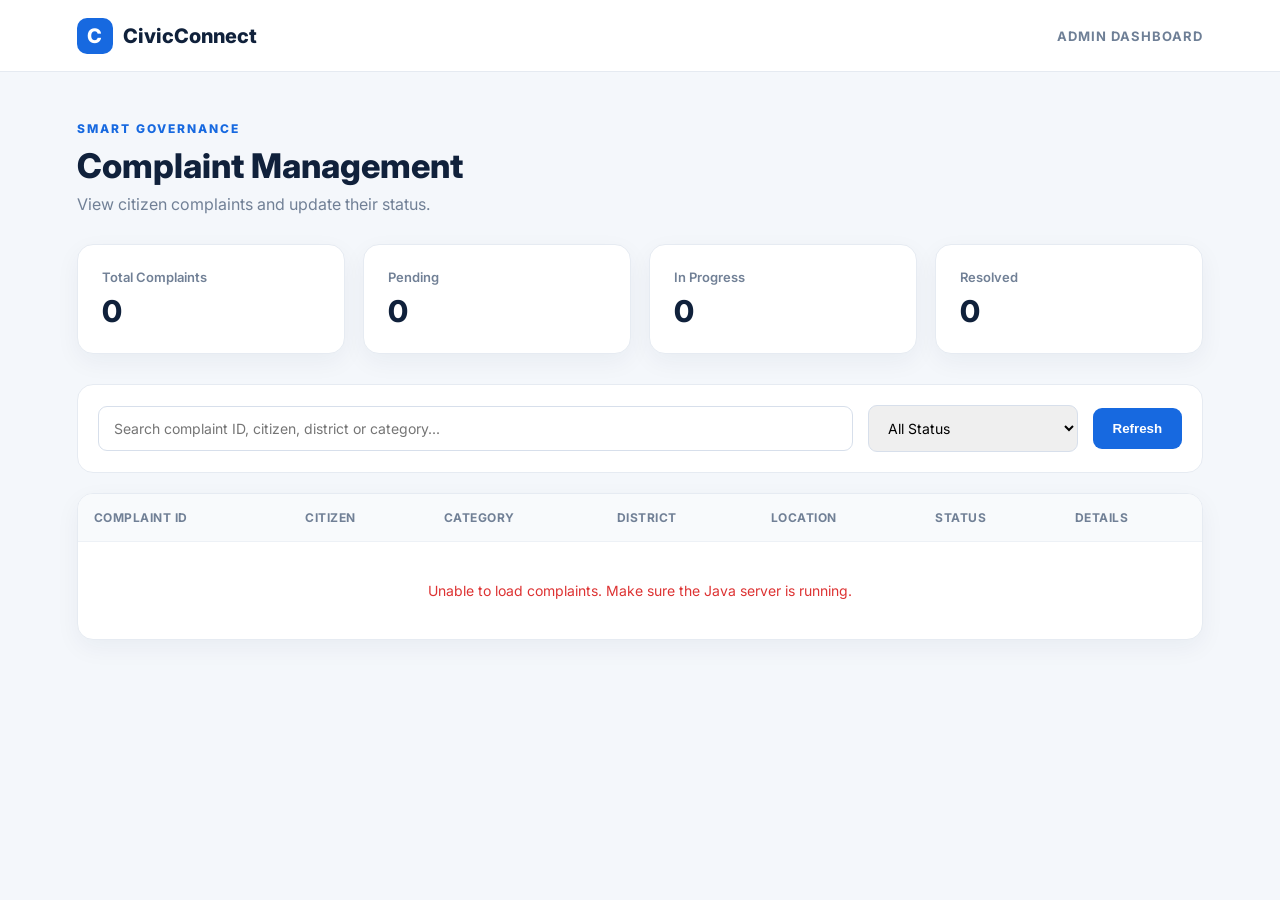
==== admin.html @ dca757de "Add files via upload Upload CivicConnect prototype" ====
<!DOCTYPE html>
<html lang="en">

<head>

    <meta charset="UTF-8">

    <meta
        name="viewport"
        content="width=device-width, initial-scale=1.0"
    >

    <title>CivicConnect - Admin Dashboard</title>

    <link
        rel="preconnect"
        href="https://fonts.googleapis.com"
    >

    <link
        rel="preconnect"
        href="https://fonts.gstatic.com"
        crossorigin
    >

    <link
        href="https://fonts.googleapis.com/css2?family=Inter:wght@400;500;600;700;800&display=swap"
        rel="stylesheet"
    >

    <style>

        * {
            box-sizing: border-box;
            margin: 0;
            padding: 0;
        }


        body {
            font-family: "Inter", sans-serif;
            background: #f4f7fb;
            color: #10213b;
        }


        /* ================= NAVBAR ================= */

        .navbar {
            background: white;
            min-height: 72px;
            padding: 0 6%;
            display: flex;
            align-items: center;
            justify-content: space-between;
            border-bottom: 1px solid #e5eaf1;
        }


        .logo {
            display: flex;
            align-items: center;
            gap: 10px;
            font-size: 20px;
            font-weight: 800;
        }


        .logo-icon {
            width: 36px;
            height: 36px;
            background: #1769e0;
            color: white;
            border-radius: 10px;
            display: flex;
            align-items: center;
            justify-content: center;
            font-weight: 800;
        }


        .admin-label {
            font-size: 13px;
            font-weight: 700;
            color: #6e7f96;
            letter-spacing: 1px;
        }


        /* ================= MAIN ================= */

        .container {
            width: 88%;
            max-width: 1250px;
            margin: 45px auto;
        }


        .page-heading {
            margin-bottom: 30px;
        }


        .page-heading span {
            color: #1769e0;
            font-size: 12px;
            font-weight: 800;
            letter-spacing: 2px;
        }


        .page-heading h1 {
            margin-top: 8px;
            font-size: 34px;
            font-weight: 800;
        }


        .page-heading p {
            margin-top: 8px;
            color: #718096;
        }


        /* ================= STATS ================= */

        .stats {
            display: grid;
            grid-template-columns:
                repeat(4, 1fr);

            gap: 18px;
            margin-bottom: 30px;
        }


        .stat-card {
            background: white;
            border-radius: 16px;
            padding: 24px;
            border: 1px solid #e6ebf2;
            box-shadow:
                0 8px 25px rgba(20, 45, 80, 0.05);
        }


        .stat-title {
            color: #718096;
            font-size: 13px;
            font-weight: 600;
        }


        .stat-number {
            margin-top: 8px;
            font-size: 30px;
            font-weight: 800;
        }


        /* ================= TOOLBAR ================= */

        .toolbar {
            background: white;
            border-radius: 16px;
            padding: 20px;
            margin-bottom: 20px;
            display: flex;
            gap: 15px;
            align-items: center;
            border: 1px solid #e6ebf2;
        }


        .search-box {
            flex: 1;
        }


        .search-box input,
        .filter-box select {
            width: 100%;
            padding: 13px 15px;
            border: 1px solid #d7dfeb;
            border-radius: 9px;
            font-family: inherit;
            font-size: 14px;
            outline: none;
        }


        .search-box input:focus,
        .filter-box select:focus {
            border-color: #1769e0;
        }


        .filter-box {
            width: 210px;
        }


        .refresh-btn {
            padding: 13px 20px;
            border: none;
            border-radius: 9px;
            background: #1769e0;
            color: white;
            font-weight: 700;
            cursor: pointer;
        }


        .refresh-btn:hover {
            opacity: 0.9;
        }


        /* ================= TABLE ================= */

        .table-card {
            background: white;
            border-radius: 16px;
            border: 1px solid #e6ebf2;
            overflow: hidden;
            box-shadow:
                0 8px 25px rgba(20, 45, 80, 0.05);
        }


        .table-wrapper {
            overflow-x: auto;
        }


        table {
            width: 100%;
            border-collapse: collapse;
            min-width: 950px;
        }


        th {
            background: #f8fafc;
            text-align: left;
            padding: 16px;
            font-size: 12px;
            color: #718096;
            text-transform: uppercase;
            letter-spacing: 0.5px;
        }


        td {
            padding: 17px 16px;
            border-top: 1px solid #edf1f6;
            font-size: 14px;
        }


        .complaint-id {
            font-weight: 800;
            color: #1769e0;
        }


        .citizen-name {
            font-weight: 700;
        }


        .category {
            color: #596b82;
        }


        /* ================= STATUS ================= */

        .status-select {
            border: 1px solid #d7dfeb;
            border-radius: 8px;
            padding: 9px 10px;
            font-family: inherit;
            font-weight: 600;
            cursor: pointer;
            background: white;
        }


        .status-select:focus {
            outline: none;
            border-color: #1769e0;
        }


        .view-btn {
            padding: 9px 14px;
            border: none;
            border-radius: 8px;
            background: #eef4ff;
            color: #1769e0;
            font-weight: 700;
            cursor: pointer;
        }


        /* ================= EMPTY ================= */

        .empty {
            text-align: center;
            padding: 60px 20px;
            color: #718096;
        }


        /* ================= MODAL ================= */

        .modal {
            position: fixed;
            inset: 0;
            background: rgba(10, 25, 45, 0.45);
            display: none;
            align-items: center;
            justify-content: center;
            padding: 20px;
            z-index: 1000;
        }


        .modal.show {
            display: flex;
        }


        .modal-card {
            background: white;
            width: 100%;
            max-width: 650px;
            border-radius: 18px;
            padding: 30px;
            max-height: 90vh;
            overflow-y: auto;
        }


        .modal-header {
            display: flex;
            justify-content: space-between;
            align-items: center;
            margin-bottom: 25px;
        }


        .modal-header h2 {
            font-size: 23px;
        }


        .close-btn {
            border: none;
            background: #f1f4f8;
            width: 35px;
            height: 35px;
            border-radius: 50%;
            cursor: pointer;
            font-size: 18px;
        }


        .detail-grid {
            display: grid;
            grid-template-columns:
                repeat(2, 1fr);

            gap: 18px;
        }


        .detail {
            background: #f8fafc;
            padding: 15px;
            border-radius: 10px;
        }


        .detail.full {
            grid-column: 1 / -1;
        }


        .detail-label {
            font-size: 11px;
            color: #718096;
            text-transform: uppercase;
            font-weight: 700;
            margin-bottom: 6px;
        }


        .detail-value {
            font-size: 14px;
            font-weight: 600;
            line-height: 1.5;
        }


        /* ================= RESPONSIVE ================= */

        @media (max-width: 850px) {

            .stats {
                grid-template-columns:
                    repeat(2, 1fr);
            }


            .toolbar {
                flex-direction: column;
                align-items: stretch;
            }


            .filter-box {
                width: 100%;
            }

        }


        @media (max-width: 550px) {

            .container {
                width: 94%;
            }


            .stats {
                grid-template-columns:
                    1fr;
            }


            .navbar {
                padding: 0 4%;
            }


            .admin-label {
                display: none;
            }

        }

    </style>

</head>


<body>


    <!-- ================= NAVBAR ================= -->

    <header class="navbar">

        <div class="logo">

            <span class="logo-icon">
                C
            </span>

            <span>
                CivicConnect
            </span>

        </div>


        <div class="admin-label">
            ADMIN DASHBOARD
        </div>

    </header>


    <!-- ================= MAIN ================= -->

    <main class="container">


        <div class="page-heading">

            <span>
                SMART GOVERNANCE
            </span>

            <h1>
                Complaint Management
            </h1>

            <p>
                View citizen complaints and update their status.
            </p>

        </div>


        <!-- ================= STATS ================= -->

        <section class="stats">

            <div class="stat-card">

                <div class="stat-title">
                    Total Complaints
                </div>

                <div
                    class="stat-number"
                    id="totalCount"
                >
                    0
                </div>

            </div>


            <div class="stat-card">

                <div class="stat-title">
                    Pending
                </div>

                <div
                    class="stat-number"
                    id="pendingCount"
                >
                    0
                </div>

            </div>


            <div class="stat-card">

                <div class="stat-title">
                    In Progress
                </div>

                <div
                    class="stat-number"
                    id="progressCount"
                >
                    0
                </div>

            </div>


            <div class="stat-card">

                <div class="stat-title">
                    Resolved
                </div>

                <div
                    class="stat-number"
                    id="resolvedCount"
                >
                    0
                </div>

            </div>

        </section>


        <!-- ================= TOOLBAR ================= -->

        <section class="toolbar">

            <div class="search-box">

                <input
                    type="text"
                    id="searchInput"
                    placeholder="Search complaint ID, citizen, district or category..."
                >

            </div>


            <div class="filter-box">

                <select id="statusFilter">

                    <option value="All">
                        All Status
                    </option>

                    <option value="Pending">
                        Pending
                    </option>

                    <option value="In Progress">
                        In Progress
                    </option>

                    <option value="Resolved">
                        Resolved
                    </option>

                </select>

            </div>


            <button
                class="refresh-btn"
                onclick="loadComplaints()"
            >
                Refresh
            </button>

        </section>


        <!-- ================= TABLE ================= -->

        <section class="table-card">

            <div class="table-wrapper">

                <table>

                    <thead>

                        <tr>

                            <th>
                                Complaint ID
                            </th>

                            <th>
                                Citizen
                            </th>

                            <th>
                                Category
                            </th>

                            <th>
                                District
                            </th>

                            <th>
                                Location
                            </th>

                            <th>
                                Status
                            </th>

                            <th>
                                Details
                            </th>

                        </tr>

                    </thead>


                    <tbody id="complaintsTable">

                    </tbody>

                </table>

            </div>


            <div
                class="empty"
                id="emptyMessage"
                style="display:none;"
            >
                No complaints found.
            </div>

        </section>

    </main>


    <!-- ================= MODAL ================= -->

    <div
        class="modal"
        id="detailModal"
    >

        <div class="modal-card">

            <div class="modal-header">

                <h2>
                    Complaint Details
                </h2>

                <button
                    class="close-btn"
                    onclick="closeModal()"
                >
                    ×
                </button>

            </div>


            <div
                class="detail-grid"
                id="detailContent"
            >
            </div>

        </div>

    </div>


    <script>

        const API_URL =
            "http://localhost:8080/api/complaints";


        let complaints = [];


        // =====================================================
        // LOAD COMPLAINTS
        // =====================================================

        async function loadComplaints() {

            const table =
                document.getElementById(
                    "complaintsTable"
                );

            table.innerHTML =
                `
                    <tr>
                        <td
                            colspan="7"
                            style="text-align:center;padding:40px;"
                        >
                            Loading complaints...
                        </td>
                    </tr>
                `;


            try {

                const response =
                    await fetch(API_URL);


                if (!response.ok) {

                    throw new Error(
                        "Server error: " +
                        response.status
                    );
                }


                complaints =
                    await response.json();


                updateStats();

                renderComplaints();


            } catch (error) {

                console.error(error);


                table.innerHTML =
                    `
                        <tr>
                            <td
                                colspan="7"
                                style="text-align:center;padding:40px;color:#d33;"
                            >
                                Unable to load complaints.
                                Make sure the Java server is running.
                            </td>
                        </tr>
                    `;
            }
        }


        // =====================================================
        // UPDATE STATISTICS
        // =====================================================

        function updateStats() {

            let pending = 0;
            let progress = 0;
            let resolved = 0;


            complaints.forEach(
                function (complaint) {

                    const status =
                        complaint.status ||
                        "Pending";


                    if (status === "Pending") {

                        pending++;

                    } else if (
                        status === "In Progress"
                    ) {

                        progress++;

                    } else if (
                        status === "Resolved"
                    ) {

                        resolved++;
                    }
                }
            );


            document.getElementById(
                "totalCount"
            ).textContent =
                complaints.length;


            document.getElementById(
                "pendingCount"
            ).textContent =
                pending;


            document.getElementById(
                "progressCount"
            ).textContent =
                progress;


            document.getElementById(
                "resolvedCount"
            ).textContent =
                resolved;
        }


        // =====================================================
        // RENDER TABLE
        // =====================================================

        function renderComplaints() {

            const table =
                document.getElementById(
                    "complaintsTable"
                );


            const empty =
                document.getElementById(
                    "emptyMessage"
                );


            const search =
                document.getElementById(
                    "searchInput"
                ).value
                    .trim()
                    .toLowerCase();


            const filter =
                document.getElementById(
                    "statusFilter"
                ).value;


            const filtered =
                complaints.filter(
                    function (complaint) {

                        const status =
                            complaint.status ||
                            "Pending";


                        const searchableText =
                            (
                                complaint.complaintId +
                                " " +
                                complaint.name +
                                " " +
                                complaint.district +
                                " " +
                                complaint.category
                            )
                                .toLowerCase();


                        const matchesSearch =
                            searchableText.includes(
                                search
                            );


                        const matchesFilter =
                            filter === "All"
                            ||
                            status === filter;


                        return (
                            matchesSearch
                            &&
                            matchesFilter
                        );
                    }
                );


            table.innerHTML = "";


            if (filtered.length === 0) {

                empty.style.display =
                    "block";

                return;

            } else {

                empty.style.display =
                    "none";
            }


            filtered.forEach(
                function (complaint) {

                    const row =
                        document.createElement(
                            "tr"
                        );


                    const status =
                        complaint.status ||
                        "Pending";


                    row.innerHTML =
                        `
                            <td>
                                <span class="complaint-id">
                                    ${escapeHtml(
                                        complaint.complaintId
                                    )}
                                </span>
                            </td>

                            <td>
                                <span class="citizen-name">
                                    ${escapeHtml(
                                        complaint.name
                                    )}
                                </span>
                            </td>

                            <td>
                                <span class="category">
                                    ${escapeHtml(
                                        complaint.category
                                    )}
                                </span>
                            </td>

                            <td>
                                ${escapeHtml(
                                    complaint.district
                                )}
                            </td>

                            <td>
                                ${escapeHtml(
                                    complaint.location
                                )}
                            </td>

                            <td>

                                <select
                                    class="status-select"
                                    onchange="changeStatus(
                                        ${complaint.id},
                                        this.value
                                    )"
                                >

                                    <option
                                        value="Pending"
                                        ${status === "Pending"
                                            ? "selected"
                                            : ""}
                                    >
                                        Pending
                                    </option>

                                    <option
                                        value="In Progress"
                                        ${status === "In Progress"
                                            ? "selected"
                                            : ""}
                                    >
                                        In Progress
                                    </option>

                                    <option
                                        value="Resolved"
                                        ${status === "Resolved"
                                            ? "selected"
                                            : ""}
                                    >
                                        Resolved
                                    </option>

                                </select>

                            </td>

                            <td>

                                <button
                                    class="view-btn"
                                    onclick="showDetails(
                                        ${complaint.id}
                                    )"
                                >
                                    View
                                </button>

                            </td>
                        `;


                    table.appendChild(
                        row
                    );
                }
            );
        }


        // =====================================================
        // CHANGE STATUS
        // =====================================================

        async function changeStatus(
            id,
            status
        ) {

            try {

                const body =
                    "status=" +
                    encodeURIComponent(
                        status
                    );


                const response =
                    await fetch(
                        API_URL +
                        "/" +
                        id +
                        "/status",
                        {
                            method: "PUT",

                            headers: {
                                "Content-Type":
                                    "application/x-www-form-urlencoded"
                            },

                            body: body
                        }
                    );


                const data =
                    await response.json();


                if (!response.ok) {

                    throw new Error(
                        data.message ||
                        "Status update failed"
                    );
                }


                // Update local data
                const complaint =
                    complaints.find(
                        function (item) {
                            return Number(item.id)
                                === Number(id);
                        }
                    );


                if (complaint) {

                    complaint.status =
                        status;
                }


                updateStats();


                alert(
                    "Complaint " +
                    complaint.complaintId +
                    " updated to " +
                    status
                );


                renderComplaints();


            } catch (error) {

                console.error(error);

                alert(
                    "Unable to update complaint status.\n\n" +
                    error.message
                );


                loadComplaints();
            }
        }


        // =====================================================
        // SHOW DETAILS
        // =====================================================

        function showDetails(id) {

            const complaint =
                complaints.find(
                    function (item) {

                        return Number(item.id)
                            === Number(id);
                    }
                );


            if (!complaint) {

                return;
            }


            const detailContent =
                document.getElementById(
                    "detailContent"
                );


            detailContent.innerHTML =
                `
                    <div class="detail">

                        <div class="detail-label">
                            Complaint ID
                        </div>

                        <div class="detail-value">
                            ${escapeHtml(
                                complaint.complaintId
                            )}
                        </div>

                    </div>


                    <div class="detail">

                        <div class="detail-label">
                            Status
                        </div>

                        <div class="detail-value">
                            ${escapeHtml(
                                complaint.status ||
                                "Pending"
                            )}
                        </div>

                    </div>


                    <div class="detail">

                        <div class="detail-label">
                            Citizen Name
                        </div>

                        <div class="detail-value">
                            ${escapeHtml(
                                complaint.name
                            )}
                        </div>

                    </div>


                    <div class="detail">

                        <div class="detail-label">
                            Phone
                        </div>

                        <div class="detail-value">
                            ${escapeHtml(
                                complaint.phone
                            )}
                        </div>

                    </div>


                    <div class="detail">

                        <div class="detail-label">
                            District
                        </div>

                        <div class="detail-value">
                            ${escapeHtml(
                                complaint.district
                            )}
                        </div>

                    </div>


                    <div class="detail">

                        <div class="detail-label">
                            Location
                        </div>

                        <div class="detail-value">
                            ${escapeHtml(
                                complaint.location
                            )}
                        </div>

                    </div>


                    <div class="detail full">

                        <div class="detail-label">
                            Category
                        </div>

                        <div class="detail-value">
                            ${escapeHtml(
                                complaint.category
                            )}
                        </div>

                    </div>


                    <div class="detail full">

                        <div class="detail-label">
                            Description
                        </div>

                        <div class="detail-value">
                            ${escapeHtml(
                                complaint.description
                            )}
                        </div>

                    </div>


                    <div class="detail full">

                        <div class="detail-label">
                            Submitted At
                        </div>

                        <div class="detail-value">
                            ${escapeHtml(
                                complaint.createdAt
                            )}
                        </div>

                    </div>
                `;


            document.getElementById(
                "detailModal"
            ).classList.add(
                "show"
            );
        }


        // =====================================================
        // CLOSE MODAL
        // =====================================================

        function closeModal() {

            document.getElementById(
                "detailModal"
            ).classList.remove(
                "show"
            );
        }


        // =====================================================
        // CLOSE MODAL WHEN CLICKING OUTSIDE
        // =====================================================

        document.getElementById(
            "detailModal"
        ).addEventListener(
            "click",
            function (event) {

                if (
                    event.target ===
                    this
                ) {

                    closeModal();
                }
            }
        );


        // =====================================================
        // SEARCH
        // =====================================================

        document.getElementById(
            "searchInput"
        ).addEventListener(
            "input",
            renderComplaints
        );


        // =====================================================
        // FILTER
        // =====================================================

        document.getElementById(
            "statusFilter"
        ).addEventListener(
            "change",
            renderComplaints
        );


        // =====================================================
        // ESCAPE HTML
        // =====================================================

        function escapeHtml(value) {

            if (
                value === null ||
                value === undefined
            ) {

                return "";
            }


            return String(value)
                .replace(
                    /&/g,
                    "&amp;"
                )
                .replace(
                    /</g,
                    "&lt;"
                )
                .replace(
                    />/g,
                    "&gt;"
                )
                .replace(
                    /"/g,
                    "&quot;"
                )
                .replace(
                    /'/g,
                    "&#039;"
                );
        }


        // =====================================================
        // START
        // =====================================================

        loadComplaints();

    </script>

</body>

</html>
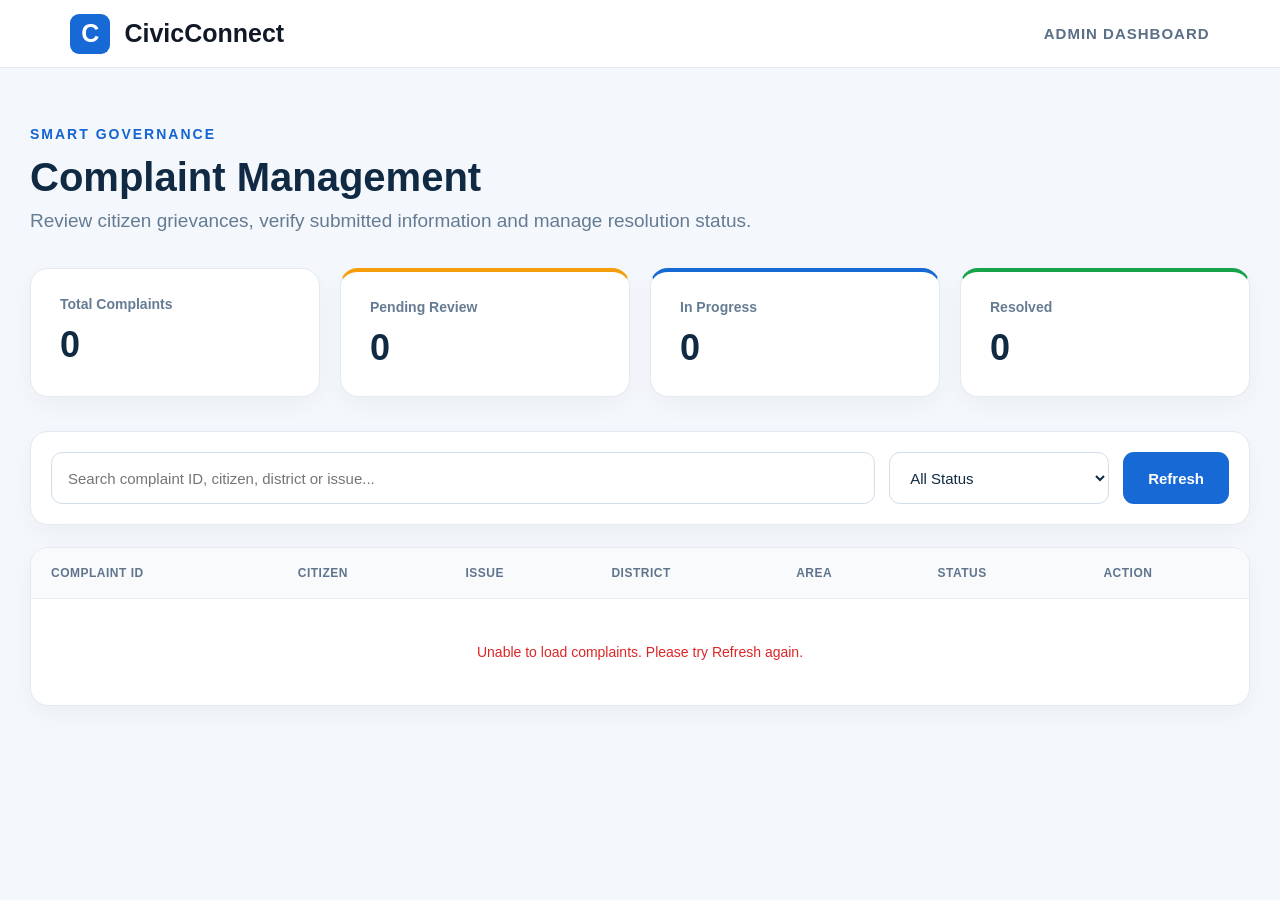
==== commit 359fcef7: "Improve admin complaint dashboard" ====
--- a/admin.html
+++ b/admin.html
@@ -2,479 +2,553 @@
 <html lang="en">
 
 <head>
-
     <meta charset="UTF-8">
-
-    <meta
-        name="viewport"
-        content="width=device-width, initial-scale=1.0"
-    >
+    <meta name="viewport" content="width=device-width, initial-scale=1.0">
 
     <title>CivicConnect - Admin Dashboard</title>
 
-    <link
-        rel="preconnect"
-        href="https://fonts.googleapis.com"
-    >
-
-    <link
-        rel="preconnect"
-        href="https://fonts.gstatic.com"
-        crossorigin
-    >
-
-    <link
-        href="https://fonts.googleapis.com/css2?family=Inter:wght@400;500;600;700;800&display=swap"
-        rel="stylesheet"
-    >
-
     <style>
-
         * {
             box-sizing: border-box;
             margin: 0;
             padding: 0;
         }
 
-
         body {
-            font-family: "Inter", sans-serif;
+            font-family: Arial, Helvetica, sans-serif;
             background: #f4f7fb;
-            color: #10213b;
-        }
-
-
-        /* ================= NAVBAR ================= */
-
-        .navbar {
-            background: white;
-            min-height: 72px;
-            padding: 0 6%;
+            color: #102a43;
+        }
+
+        /* ================= HEADER ================= */
+
+        header {
+            height: 68px;
+            background: #ffffff;
+            border-bottom: 1px solid #e5eaf0;
             display: flex;
             align-items: center;
             justify-content: space-between;
-            border-bottom: 1px solid #e5eaf1;
-        }
-
-
-        .logo {
+            padding: 0 5.5%;
+        }
+
+        .brand {
             display: flex;
             align-items: center;
-            gap: 10px;
-            font-size: 20px;
-            font-weight: 800;
-        }
-
-
-        .logo-icon {
-            width: 36px;
-            height: 36px;
-            background: #1769e0;
+            gap: 14px;
+            font-size: 25px;
+            font-weight: 700;
+            color: #111827;
+        }
+
+        .brand-icon {
+            width: 40px;
+            height: 40px;
+            background: #1769d5;
             color: white;
-            border-radius: 10px;
+            border-radius: 9px;
             display: flex;
             align-items: center;
             justify-content: center;
-            font-weight: 800;
-        }
-
+            font-size: 25px;
+            font-weight: 700;
+        }
 
         .admin-label {
-            font-size: 13px;
+            font-size: 15px;
             font-weight: 700;
-            color: #6e7f96;
             letter-spacing: 1px;
-        }
-
+            color: #5b6f86;
+        }
 
         /* ================= MAIN ================= */
 
-        .container {
-            width: 88%;
-            max-width: 1250px;
-            margin: 45px auto;
-        }
-
-
-        .page-heading {
-            margin-bottom: 30px;
-        }
-
-
-        .page-heading span {
-            color: #1769e0;
-            font-size: 12px;
+        main {
+            max-width: 1320px;
+            margin: 0 auto;
+            padding: 58px 30px 70px;
+        }
+
+        .eyebrow {
+            color: #1464d2;
+            font-size: 14px;
             font-weight: 800;
             letter-spacing: 2px;
-        }
-
-
-        .page-heading h1 {
-            margin-top: 8px;
-            font-size: 34px;
-            font-weight: 800;
-        }
-
-
-        .page-heading p {
-            margin-top: 8px;
-            color: #718096;
-        }
-
-
-        /* ================= STATS ================= */
+            margin-bottom: 12px;
+        }
+
+        h1 {
+            font-size: 40px;
+            line-height: 1.15;
+            margin-bottom: 10px;
+            color: #102a43;
+        }
+
+        .subtitle {
+            color: #647b94;
+            font-size: 19px;
+            margin-bottom: 36px;
+        }
+
+        /* ================= STAT CARDS ================= */
 
         .stats {
             display: grid;
-            grid-template-columns:
-                repeat(4, 1fr);
-
-            gap: 18px;
-            margin-bottom: 30px;
-        }
-
+            grid-template-columns: repeat(4, 1fr);
+            gap: 20px;
+            margin-bottom: 34px;
+        }
 
         .stat-card {
             background: white;
-            border-radius: 16px;
-            padding: 24px;
-            border: 1px solid #e6ebf2;
-            box-shadow:
-                0 8px 25px rgba(20, 45, 80, 0.05);
-        }
-
+            border: 1px solid #e4eaf1;
+            border-radius: 18px;
+            padding: 27px 29px;
+            box-shadow: 0 8px 25px rgba(16, 42, 67, 0.04);
+        }
 
         .stat-title {
-            color: #718096;
-            font-size: 13px;
+            color: #657b93;
+            font-size: 14px;
             font-weight: 600;
-        }
-
+            margin-bottom: 12px;
+        }
 
         .stat-number {
-            margin-top: 8px;
-            font-size: 30px;
+            font-size: 36px;
             font-weight: 800;
-        }
-
+            color: #102a43;
+        }
+
+        .stat-card.pending {
+            border-top: 4px solid #f59e0b;
+        }
+
+        .stat-card.progress {
+            border-top: 4px solid #1769d5;
+        }
+
+        .stat-card.resolved {
+            border-top: 4px solid #16a34a;
+        }
 
         /* ================= TOOLBAR ================= */
 
         .toolbar {
             background: white;
-            border-radius: 16px;
+            border: 1px solid #e4eaf1;
+            border-radius: 18px;
             padding: 20px;
-            margin-bottom: 20px;
+            display: grid;
+            grid-template-columns: 1fr 220px auto;
+            gap: 14px;
+            margin-bottom: 22px;
+            box-shadow: 0 8px 25px rgba(16, 42, 67, 0.04);
+        }
+
+        .search,
+        .filter {
+            height: 52px;
+            border: 1px solid #d4deea;
+            border-radius: 11px;
+            padding: 0 16px;
+            font-size: 15px;
+            outline: none;
+            background: white;
+            color: #102a43;
+        }
+
+        .search:focus,
+        .filter:focus {
+            border-color: #1769d5;
+            box-shadow: 0 0 0 3px rgba(23, 105, 213, 0.10);
+        }
+
+        .refresh-btn {
+            height: 52px;
+            padding: 0 25px;
+            border: none;
+            border-radius: 11px;
+            background: #1769d5;
+            color: white;
+            font-size: 15px;
+            font-weight: 700;
+            cursor: pointer;
+        }
+
+        .refresh-btn:hover {
+            background: #1258b3;
+        }
+
+        /* ================= TABLE ================= */
+
+        .table-card {
+            background: white;
+            border: 1px solid #e4eaf1;
+            border-radius: 18px;
+            overflow: hidden;
+            box-shadow: 0 8px 25px rgba(16, 42, 67, 0.04);
+        }
+
+        .table-wrapper {
+            overflow-x: auto;
+        }
+
+        table {
+            width: 100%;
+            border-collapse: collapse;
+            min-width: 1000px;
+        }
+
+        th {
+            background: #f8fafc;
+            color: #60758d;
+            text-transform: uppercase;
+            font-size: 12px;
+            letter-spacing: .5px;
+            padding: 18px 20px;
+            text-align: left;
+            border-bottom: 1px solid #e7edf3;
+        }
+
+        td {
+            padding: 19px 20px;
+            border-bottom: 1px solid #edf1f5;
+            font-size: 14px;
+            vertical-align: middle;
+        }
+
+        tr:last-child td {
+            border-bottom: none;
+        }
+
+        .complaint-id {
+            color: #1769d5;
+            font-weight: 800;
+            font-size: 15px;
+        }
+
+        .citizen-name {
+            font-weight: 700;
+            color: #172b4d;
+        }
+
+        .issue-title {
+            max-width: 280px;
+            color: #536b84;
+            line-height: 1.45;
+        }
+
+        .area-text {
+            color: #536b84;
+        }
+
+        /* ================= STATUS ================= */
+
+        .status-select {
+            min-width: 145px;
+            height: 40px;
+            border: 1px solid #d6e0eb;
+            border-radius: 9px;
+            padding: 0 10px;
+            background: white;
+            font-weight: 700;
+            cursor: pointer;
+        }
+
+        .status-select.pending {
+            color: #a16207;
+        }
+
+        .status-select.progress {
+            color: #1769d5;
+        }
+
+        .status-select.resolved {
+            color: #15803d;
+        }
+
+        .view-btn {
+            border: none;
+            background: #edf4ff;
+            color: #1769d5;
+            padding: 11px 18px;
+            border-radius: 9px;
+            font-weight: 700;
+            cursor: pointer;
+        }
+
+        .view-btn:hover {
+            background: #dceaff;
+        }
+
+        .empty {
+            padding: 60px 20px;
+            text-align: center;
+            color: #71859a;
+            font-size: 16px;
+        }
+
+        /* ================= MODAL ================= */
+
+        .modal {
+            position: fixed;
+            inset: 0;
+            background: rgba(15, 31, 48, 0.55);
+            display: none;
+            align-items: center;
+            justify-content: center;
+            padding: 25px;
+            z-index: 1000;
+        }
+
+        .modal.show {
             display: flex;
+        }
+
+        .modal-card {
+            width: 100%;
+            max-width: 850px;
+            max-height: 92vh;
+            overflow-y: auto;
+            background: white;
+            border-radius: 20px;
+            box-shadow: 0 25px 80px rgba(0, 0, 0, .22);
+        }
+
+        .modal-header {
+            padding: 25px 28px;
+            border-bottom: 1px solid #e8edf2;
+            display: flex;
+            justify-content: space-between;
+            align-items: center;
+            position: sticky;
+            top: 0;
+            background: white;
+            z-index: 2;
+        }
+
+        .modal-header h2 {
+            font-size: 23px;
+            color: #102a43;
+        }
+
+        .modal-id {
+            color: #1769d5;
+            font-size: 14px;
+            font-weight: 800;
+            margin-top: 4px;
+        }
+
+        .close-btn {
+            width: 38px;
+            height: 38px;
+            border: none;
+            border-radius: 50%;
+            background: #f1f5f9;
+            color: #52677d;
+            font-size: 25px;
+            cursor: pointer;
+        }
+
+        .close-btn:hover {
+            background: #e5ebf2;
+        }
+
+        .modal-body {
+            padding: 28px;
+        }
+
+        /* ================= DETAIL SECTIONS ================= */
+
+        .detail-section {
+            margin-bottom: 28px;
+        }
+
+        .detail-section:last-child {
+            margin-bottom: 0;
+        }
+
+        .section-title {
+            color: #1769d5;
+            font-size: 13px;
+            font-weight: 800;
+            text-transform: uppercase;
+            letter-spacing: 1px;
+            padding-bottom: 10px;
+            border-bottom: 1px solid #e5ebf1;
+            margin-bottom: 17px;
+        }
+
+        .detail-grid {
+            display: grid;
+            grid-template-columns: repeat(2, 1fr);
             gap: 15px;
+        }
+
+        .detail-item {
+            background: #f8fafc;
+            border: 1px solid #e7edf3;
+            border-radius: 11px;
+            padding: 14px 16px;
+        }
+
+        .detail-label {
+            font-size: 11px;
+            color: #71859a;
+            font-weight: 700;
+            text-transform: uppercase;
+            letter-spacing: .5px;
+            margin-bottom: 6px;
+        }
+
+        .detail-value {
+            font-size: 14px;
+            color: #1f344d;
+            font-weight: 600;
+            line-height: 1.5;
+            word-break: break-word;
+        }
+
+        .full-width {
+            grid-column: 1 / -1;
+        }
+
+        .description-box {
+            background: #f8fafc;
+            border: 1px solid #e7edf3;
+            border-radius: 12px;
+            padding: 18px;
+            color: #334e68;
+            line-height: 1.65;
+            font-size: 14px;
+            white-space: pre-wrap;
+        }
+
+        /* ================= STATUS ACTION ================= */
+
+        .action-box {
+            background: #f4f8ff;
+            border: 1px solid #d9e7fb;
+            border-radius: 14px;
+            padding: 20px;
+        }
+
+        .action-row {
+            display: grid;
+            grid-template-columns: 1fr auto;
+            gap: 14px;
             align-items: center;
-            border: 1px solid #e6ebf2;
-        }
-
-
-        .search-box {
-            flex: 1;
-        }
-
-
-        .search-box input,
-        .filter-box select {
-            width: 100%;
-            padding: 13px 15px;
-            border: 1px solid #d7dfeb;
-            border-radius: 9px;
-            font-family: inherit;
-            font-size: 14px;
-            outline: none;
-        }
-
-
-        .search-box input:focus,
-        .filter-box select:focus {
-            border-color: #1769e0;
-        }
-
-
-        .filter-box {
-            width: 210px;
-        }
-
-
-        .refresh-btn {
-            padding: 13px 20px;
+        }
+
+        .modal-status {
+            height: 48px;
+            border: 1px solid #ccd9e7;
+            border-radius: 10px;
+            padding: 0 14px;
+            background: white;
+            font-weight: 700;
+            color: #17324d;
+        }
+
+        .update-btn {
+            height: 48px;
             border: none;
-            border-radius: 9px;
-            background: #1769e0;
+            border-radius: 10px;
+            padding: 0 24px;
+            background: #1769d5;
             color: white;
             font-weight: 700;
             cursor: pointer;
         }
 
-
-        .refresh-btn:hover {
-            opacity: 0.9;
-        }
-
-
-        /* ================= TABLE ================= */
-
-        .table-card {
-            background: white;
-            border-radius: 16px;
-            border: 1px solid #e6ebf2;
-            overflow: hidden;
-            box-shadow:
-                0 8px 25px rgba(20, 45, 80, 0.05);
-        }
-
-
-        .table-wrapper {
-            overflow-x: auto;
-        }
-
-
-        table {
-            width: 100%;
-            border-collapse: collapse;
-            min-width: 950px;
-        }
-
-
-        th {
-            background: #f8fafc;
-            text-align: left;
-            padding: 16px;
-            font-size: 12px;
-            color: #718096;
-            text-transform: uppercase;
-            letter-spacing: 0.5px;
-        }
-
-
-        td {
-            padding: 17px 16px;
-            border-top: 1px solid #edf1f6;
-            font-size: 14px;
-        }
-
-
-        .complaint-id {
-            font-weight: 800;
-            color: #1769e0;
-        }
-
-
-        .citizen-name {
-            font-weight: 700;
-        }
-
-
-        .category {
-            color: #596b82;
-        }
-
-
-        /* ================= STATUS ================= */
-
-        .status-select {
-            border: 1px solid #d7dfeb;
-            border-radius: 8px;
-            padding: 9px 10px;
-            font-family: inherit;
+        .update-btn:hover {
+            background: #1258b3;
+        }
+
+        .update-message {
+            margin-top: 12px;
+            font-size: 13px;
             font-weight: 600;
-            cursor: pointer;
-            background: white;
-        }
-
-
-        .status-select:focus {
-            outline: none;
-            border-color: #1769e0;
-        }
-
-
-        .view-btn {
-            padding: 9px 14px;
-            border: none;
-            border-radius: 8px;
-            background: #eef4ff;
-            color: #1769e0;
-            font-weight: 700;
-            cursor: pointer;
-        }
-
-
-        /* ================= EMPTY ================= */
-
-        .empty {
-            text-align: center;
-            padding: 60px 20px;
-            color: #718096;
-        }
-
-
-        /* ================= MODAL ================= */
-
-        .modal {
-            position: fixed;
-            inset: 0;
-            background: rgba(10, 25, 45, 0.45);
             display: none;
-            align-items: center;
-            justify-content: center;
-            padding: 20px;
-            z-index: 1000;
-        }
-
-
-        .modal.show {
-            display: flex;
-        }
-
-
-        .modal-card {
-            background: white;
-            width: 100%;
-            max-width: 650px;
-            border-radius: 18px;
-            padding: 30px;
-            max-height: 90vh;
-            overflow-y: auto;
-        }
-
-
-        .modal-header {
-            display: flex;
-            justify-content: space-between;
-            align-items: center;
-            margin-bottom: 25px;
-        }
-
-
-        .modal-header h2 {
-            font-size: 23px;
-        }
-
-
-        .close-btn {
-            border: none;
-            background: #f1f4f8;
-            width: 35px;
-            height: 35px;
-            border-radius: 50%;
-            cursor: pointer;
-            font-size: 18px;
-        }
-
-
-        .detail-grid {
-            display: grid;
-            grid-template-columns:
-                repeat(2, 1fr);
-
-            gap: 18px;
-        }
-
-
-        .detail {
-            background: #f8fafc;
-            padding: 15px;
-            border-radius: 10px;
-        }
-
-
-        .detail.full {
-            grid-column: 1 / -1;
-        }
-
-
-        .detail-label {
-            font-size: 11px;
-            color: #718096;
-            text-transform: uppercase;
-            font-weight: 700;
-            margin-bottom: 6px;
-        }
-
-
-        .detail-value {
-            font-size: 14px;
-            font-weight: 600;
-            line-height: 1.5;
-        }
-
+        }
+
+        .update-message.success {
+            display: block;
+            color: #15803d;
+        }
+
+        .update-message.error {
+            display: block;
+            color: #dc2626;
+        }
 
         /* ================= RESPONSIVE ================= */
 
-        @media (max-width: 850px) {
-
+        @media (max-width: 900px) {
             .stats {
-                grid-template-columns:
-                    repeat(2, 1fr);
-            }
-
+                grid-template-columns: repeat(2, 1fr);
+            }
 
             .toolbar {
-                flex-direction: column;
-                align-items: stretch;
-            }
-
-
-            .filter-box {
-                width: 100%;
-            }
-
-        }
-
-
-        @media (max-width: 550px) {
-
-            .container {
-                width: 94%;
-            }
-
+                grid-template-columns: 1fr;
+            }
+
+            main {
+                padding: 40px 18px;
+            }
+
+            h1 {
+                font-size: 32px;
+            }
+        }
+
+        @media (max-width: 600px) {
+            header {
+                padding: 0 18px;
+            }
+
+            .brand {
+                font-size: 20px;
+            }
+
+            .admin-label {
+                font-size: 11px;
+            }
 
             .stats {
-                grid-template-columns:
-                    1fr;
-            }
-
-
-            .navbar {
-                padding: 0 4%;
-            }
-
-
-            .admin-label {
-                display: none;
-            }
-
-        }
-
+                grid-template-columns: 1fr;
+            }
+
+            .detail-grid {
+                grid-template-columns: 1fr;
+            }
+
+            .full-width {
+                grid-column: auto;
+            }
+
+            .action-row {
+                grid-template-columns: 1fr;
+            }
+
+            .modal-body {
+                padding: 20px;
+            }
+        }
     </style>
-
 </head>
 
-
 <body>
 
-
-    <!-- ================= NAVBAR ================= -->
-
-    <header class="navbar">
-
-        <div class="logo">
-
-            <span class="logo-icon">
-                C
-            </span>
-
-            <span>
-                CivicConnect
-            </span>
-
+    <!-- ================= HEADER ================= -->
+
+    <header>
+
+        <div class="brand">
+            <div class="brand-icon">C</div>
+            CivicConnect
         </div>
-
 
         <div class="admin-label">
             ADMIN DASHBOARD
@@ -485,135 +559,101 @@
 
     <!-- ================= MAIN ================= -->
 
-    <main class="container">
-
-
-        <div class="page-heading">
-
-            <span>
-                SMART GOVERNANCE
-            </span>
-
-            <h1>
-                Complaint Management
-            </h1>
-
-            <p>
-                View citizen complaints and update their status.
-            </p>
-
+    <main>
+
+        <div class="eyebrow">
+            SMART GOVERNANCE
         </div>
 
+        <h1>
+            Complaint Management
+        </h1>
+
+        <p class="subtitle">
+            Review citizen grievances, verify submitted information and manage resolution status.
+        </p>
+
 
         <!-- ================= STATS ================= -->
 
         <section class="stats">
 
             <div class="stat-card">
-
                 <div class="stat-title">
                     Total Complaints
                 </div>
 
-                <div
-                    class="stat-number"
-                    id="totalCount"
-                >
+                <div class="stat-number" id="totalCount">
                     0
                 </div>
-
             </div>
 
 
-            <div class="stat-card">
-
+            <div class="stat-card pending">
                 <div class="stat-title">
-                    Pending
+                    Pending Review
                 </div>
 
-                <div
-                    class="stat-number"
-                    id="pendingCount"
-                >
+                <div class="stat-number" id="pendingCount">
                     0
                 </div>
-
             </div>
 
 
-            <div class="stat-card">
-
+            <div class="stat-card progress">
                 <div class="stat-title">
                     In Progress
                 </div>
 
-                <div
-                    class="stat-number"
-                    id="progressCount"
-                >
+                <div class="stat-number" id="progressCount">
                     0
                 </div>
-
             </div>
 
 
-            <div class="stat-card">
-
+            <div class="stat-card resolved">
                 <div class="stat-title">
                     Resolved
                 </div>
 
-                <div
-                    class="stat-number"
-                    id="resolvedCount"
-                >
+                <div class="stat-number" id="resolvedCount">
                     0
                 </div>
-
             </div>
 
         </section>
 
 
-        <!-- ================= TOOLBAR ================= -->
+        <!-- ================= SEARCH ================= -->
 
         <section class="toolbar">
 
-            <div class="search-box">
-
-                <input
-                    type="text"
-                    id="searchInput"
-                    placeholder="Search complaint ID, citizen, district or category..."
-                >
-
-            </div>
-
-
-            <div class="filter-box">
-
-                <select id="statusFilter">
-
-                    <option value="All">
-                        All Status
-                    </option>
-
-                    <option value="Pending">
-                        Pending
-                    </option>
-
-                    <option value="In Progress">
-                        In Progress
-                    </option>
-
-                    <option value="Resolved">
-                        Resolved
-                    </option>
-
-                </select>
-
-            </div>
-
+            <input
+                type="text"
+                id="searchInput"
+                class="search"
+                placeholder="Search complaint ID, citizen, district or issue..."
+            >
+
+            <select id="statusFilter" class="filter">
+
+                <option value="All">
+                    All Status
+                </option>
+
+                <option value="Pending">
+                    Pending
+                </option>
+
+                <option value="In Progress">
+                    In Progress
+                </option>
+
+                <option value="Resolved">
+                    Resolved
+                </option>
+
+            </select>
 
             <button
                 class="refresh-btn"
@@ -646,7 +686,7 @@
                             </th>
 
                             <th>
-                                Category
+                                Issue
                             </th>
 
                             <th>
@@ -654,7 +694,7 @@
                             </th>
 
                             <th>
-                                Location
+                                Area
                             </th>
 
                             <th>
@@ -662,7 +702,7 @@
                             </th>
 
                             <th>
-                                Details
+                                Action
                             </th>
 
                         </tr>
@@ -692,20 +732,34 @@
     </main>
 
 
-    <!-- ================= MODAL ================= -->
+    <!-- ================= DETAILS MODAL ================= -->
 
     <div
         class="modal"
         id="detailModal"
+        onclick="closeModalOutside(event)"
     >
 
-        <div class="modal-card">
+        <div
+            class="modal-card"
+            onclick="event.stopPropagation()"
+        >
 
             <div class="modal-header">
 
-                <h2>
-                    Complaint Details
-                </h2>
+                <div>
+
+                    <h2>
+                        Complaint Details
+                    </h2>
+
+                    <div
+                        class="modal-id"
+                        id="modalComplaintId"
+                    >
+                    </div>
+
+                </div>
 
                 <button
                     class="close-btn"
@@ -718,7 +772,7 @@
 
 
             <div
-                class="detail-grid"
+                class="modal-body"
                 id="detailContent"
             >
             </div>
@@ -728,87 +782,81 @@
     </div>
 
 
+    <!-- ================= JAVASCRIPT ================= -->
+
     <script>
 
+        /* =====================================================
+           RAILWAY API
+        ===================================================== */
+
         const API_URL =
-            "http://localhost:8080/api/complaints";
+            "https://civicconnect-prototype-production.up.railway.app/api/complaints";
 
 
         let complaints = [];
 
-
-        // =====================================================
-        // LOAD COMPLAINTS
-        // =====================================================
+        let selectedComplaint = null;
+
+
+        /* =====================================================
+           LOAD COMPLAINTS
+        ===================================================== */
 
         async function loadComplaints() {
 
             const table =
-                document.getElementById(
-                    "complaintsTable"
-                );
-
-            table.innerHTML =
-                `
+                document.getElementById("complaintsTable");
+
+            table.innerHTML = `
+                <tr>
+                    <td colspan="7"
+                        style="text-align:center;padding:45px;color:#647b94;">
+                        Loading complaints...
+                    </td>
+                </tr>
+            `;
+
+            try {
+
+                const response =
+                    await fetch(API_URL);
+
+                if (!response.ok) {
+                    throw new Error(
+                        "Server returned " + response.status
+                    );
+                }
+
+                complaints =
+                    await response.json();
+
+                updateStats();
+
+                renderComplaints();
+
+            } catch (error) {
+
+                console.error(error);
+
+                table.innerHTML = `
                     <tr>
-                        <td
-                            colspan="7"
-                            style="text-align:center;padding:40px;"
-                        >
-                            Loading complaints...
+                        <td colspan="7"
+                            style="text-align:center;padding:45px;color:#dc2626;">
+                            Unable to load complaints.
+                            Please try Refresh again.
                         </td>
                     </tr>
                 `;
 
-
-            try {
-
-                const response =
-                    await fetch(API_URL);
-
-
-                if (!response.ok) {
-
-                    throw new Error(
-                        "Server error: " +
-                        response.status
-                    );
-                }
-
-
-                complaints =
-                    await response.json();
-
-
-                updateStats();
-
-                renderComplaints();
-
-
-            } catch (error) {
-
-                console.error(error);
-
-
-                table.innerHTML =
-                    `
-                        <tr>
-                            <td
-                                colspan="7"
-                                style="text-align:center;padding:40px;color:#d33;"
-                            >
-                                Unable to load complaints.
-                                Make sure the Java server is running.
-                            </td>
-                        </tr>
-                    `;
-            }
-        }
-
-
-        // =====================================================
-        // UPDATE STATISTICS
-        // =====================================================
+            }
+
+        }
+
+
+        /* =====================================================
+           STATISTICS
+        ===================================================== */
 
         function updateStats() {
 
@@ -817,576 +865,962 @@
             let resolved = 0;
 
 
-            complaints.forEach(
-                function (complaint) {
+            complaints.forEach(function (complaint) {
+
+                const status =
+                    complaint.status || "Pending";
+
+
+                if (status === "Pending") {
+
+                    pending++;
+
+                } else if (status === "In Progress") {
+
+                    progress++;
+
+                } else if (status === "Resolved") {
+
+                    resolved++;
+
+                }
+
+            });
+
+
+            document.getElementById("totalCount")
+                .textContent = complaints.length;
+
+            document.getElementById("pendingCount")
+                .textContent = pending;
+
+            document.getElementById("progressCount")
+                .textContent = progress;
+
+            document.getElementById("resolvedCount")
+                .textContent = resolved;
+
+        }
+
+
+        /* =====================================================
+           RENDER COMPLAINTS
+        ===================================================== */
+
+        function renderComplaints() {
+
+            const table =
+                document.getElementById("complaintsTable");
+
+            const empty =
+                document.getElementById("emptyMessage");
+
+
+            const search =
+                document.getElementById("searchInput")
+                    .value
+                    .trim()
+                    .toLowerCase();
+
+
+            const filter =
+                document.getElementById("statusFilter")
+                    .value;
+
+
+            const filtered =
+                complaints.filter(function (complaint) {
 
                     const status =
-                        complaint.status ||
-                        "Pending";
-
-
-                    if (status === "Pending") {
-
-                        pending++;
-
-                    } else if (
-                        status === "In Progress"
-                    ) {
-
-                        progress++;
-
-                    } else if (
-                        status === "Resolved"
-                    ) {
-
-                        resolved++;
+                        complaint.status || "Pending";
+
+
+                    const searchableText = (
+
+                        (complaint.complaintId || "") + " " +
+                        (complaint.name || "") + " " +
+                        (complaint.district || "") + " " +
+                        (complaint.category || "") + " " +
+                        (complaint.location || "") + " " +
+                        (complaint.grievanceType || "") + " " +
+                        (complaint.petitionSubject || "")
+
+                    ).toLowerCase();
+
+
+                    const matchesSearch =
+                        searchableText.includes(search);
+
+
+                    const matchesFilter =
+                        filter === "All" ||
+                        status === filter;
+
+
+                    return matchesSearch && matchesFilter;
+
+                });
+
+
+            table.innerHTML = "";
+
+
+            if (filtered.length === 0) {
+
+                empty.style.display = "block";
+
+                return;
+
+            }
+
+
+            empty.style.display = "none";
+
+
+            filtered.forEach(function (complaint) {
+
+                const row =
+                    document.createElement("tr");
+
+
+                const status =
+                    complaint.status || "Pending";
+
+
+                let statusClass = "pending";
+
+                if (status === "In Progress") {
+                    statusClass = "progress";
+                }
+
+                if (status === "Resolved") {
+                    statusClass = "resolved";
+                }
+
+
+                const issue =
+                    complaint.grievanceType === "Grievance Petition"
+                        ? (
+                            complaint.petitionSubject ||
+                            complaint.category ||
+                            "Grievance Petition"
+                        )
+                        : (
+                            complaint.category ||
+                            "Civic Grievance"
+                        );
+
+
+                const area =
+                    complaint.areaType
+                        ? complaint.areaType
+                        : "—";
+
+
+                row.innerHTML = `
+
+                    <td>
+                        <div class="complaint-id">
+                            ${escapeHtml(
+                                complaint.complaintId || "—"
+                            )}
+                        </div>
+                    </td>
+
+
+                    <td>
+                        <div class="citizen-name">
+                            ${escapeHtml(
+                                complaint.name || "—"
+                            )}
+                        </div>
+                    </td>
+
+
+                    <td>
+                        <div class="issue-title">
+                            ${escapeHtml(issue)}
+                        </div>
+                    </td>
+
+
+                    <td>
+                        ${escapeHtml(
+                            complaint.district || "—"
+                        )}
+                    </td>
+
+
+                    <td>
+                        <div class="area-text">
+                            ${escapeHtml(area)}
+                        </div>
+                    </td>
+
+
+                    <td>
+
+                        <select
+                            class="status-select ${statusClass}"
+                            onchange="quickUpdateStatus(
+                                ${complaint.id},
+                                this.value
+                            )"
+                        >
+
+                            <option
+                                value="Pending"
+                                ${status === "Pending" ? "selected" : ""}
+                            >
+                                Pending
+                            </option>
+
+                            <option
+                                value="In Progress"
+                                ${status === "In Progress" ? "selected" : ""}
+                            >
+                                In Progress
+                            </option>
+
+                            <option
+                                value="Resolved"
+                                ${status === "Resolved" ? "selected" : ""}
+                            >
+                                Resolved
+                            </option>
+
+                        </select>
+
+                    </td>
+
+
+                    <td>
+
+                        <button
+                            class="view-btn"
+                            onclick="viewComplaint(${complaint.id})"
+                        >
+                            View
+                        </button>
+
+                    </td>
+
+                `;
+
+
+                table.appendChild(row);
+
+            });
+
+        }
+
+
+        /* =====================================================
+           VIEW COMPLAINT
+        ===================================================== */
+
+        function viewComplaint(databaseId) {
+
+            selectedComplaint =
+                complaints.find(function (complaint) {
+
+                    return Number(complaint.id) ===
+                        Number(databaseId);
+
+                });
+
+
+            if (!selectedComplaint) {
+                return;
+            }
+
+
+            const complaint =
+                selectedComplaint;
+
+
+            document.getElementById(
+                "modalComplaintId"
+            ).textContent =
+                complaint.complaintId || "Complaint";
+
+
+            const areaType =
+                complaint.areaType || "";
+
+
+            let areaDetails = "";
+
+
+            if (
+                areaType.toLowerCase() === "rural"
+            ) {
+
+                areaDetails = `
+
+                    <div class="detail-item">
+                        <div class="detail-label">
+                            Area Type
+                        </div>
+                        <div class="detail-value">
+                            Rural
+                        </div>
+                    </div>
+
+                    <div class="detail-item">
+                        <div class="detail-label">
+                            Block
+                        </div>
+                        <div class="detail-value">
+                            ${displayValue(complaint.blockName)}
+                        </div>
+                    </div>
+
+                    <div class="detail-item">
+                        <div class="detail-label">
+                            Panchayat
+                        </div>
+                        <div class="detail-value">
+                            ${displayValue(complaint.panchayat)}
+                        </div>
+                    </div>
+
+                `;
+
+            } else if (
+                areaType.toLowerCase() === "urban"
+            ) {
+
+                areaDetails = `
+
+                    <div class="detail-item">
+                        <div class="detail-label">
+                            Area Type
+                        </div>
+                        <div class="detail-value">
+                            Urban
+                        </div>
+                    </div>
+
+                    <div class="detail-item">
+                        <div class="detail-label">
+                            Municipality
+                        </div>
+                        <div class="detail-value">
+                            ${displayValue(complaint.municipality)}
+                        </div>
+                    </div>
+
+                    <div class="detail-item">
+                        <div class="detail-label">
+                            Ward Number
+                        </div>
+                        <div class="detail-value">
+                            ${displayValue(complaint.wardNumber)}
+                        </div>
+                    </div>
+
+                `;
+
+            } else {
+
+                areaDetails = `
+
+                    <div class="detail-item">
+                        <div class="detail-label">
+                            Area Type
+                        </div>
+                        <div class="detail-value">
+                            Not specified
+                        </div>
+                    </div>
+
+                `;
+
+            }
+
+
+            const grievanceType =
+                complaint.grievanceType ||
+                "Civic Grievance";
+
+
+            const issueLabel =
+                grievanceType === "Grievance Petition"
+                    ? "Petition Subject"
+                    : "Civic Category";
+
+
+            const issueValue =
+                grievanceType === "Grievance Petition"
+                    ? (
+                        complaint.petitionSubject ||
+                        complaint.category
+                    )
+                    : complaint.category;
+
+
+            document.getElementById(
+                "detailContent"
+            ).innerHTML = `
+
+
+                <!-- CITIZEN -->
+
+                <section class="detail-section">
+
+                    <div class="section-title">
+                        Citizen Information
+                    </div>
+
+
+                    <div class="detail-grid">
+
+                        <div class="detail-item">
+
+                            <div class="detail-label">
+                                Citizen Name
+                            </div>
+
+                            <div class="detail-value">
+                                ${displayValue(
+                                    complaint.name
+                                )}
+                            </div>
+
+                        </div>
+
+
+                        <div class="detail-item">
+
+                            <div class="detail-label">
+                                Phone Number
+                            </div>
+
+                            <div class="detail-value">
+                                ${displayValue(
+                                    complaint.phone
+                                )}
+                            </div>
+
+                        </div>
+
+                    </div>
+
+                </section>
+
+
+                <!-- LOCATION -->
+
+                <section class="detail-section">
+
+                    <div class="section-title">
+                        Location Details
+                    </div>
+
+
+                    <div class="detail-grid">
+
+                        <div class="detail-item">
+
+                            <div class="detail-label">
+                                District
+                            </div>
+
+                            <div class="detail-value">
+                                ${displayValue(
+                                    complaint.district
+                                )}
+                            </div>
+
+                        </div>
+
+                        ${areaDetails}
+
+
+                        <div class="detail-item full-width">
+
+                            <div class="detail-label">
+                                Exact Location
+                            </div>
+
+                            <div class="detail-value">
+                                ${displayValue(
+                                    complaint.location
+                                )}
+                            </div>
+
+                        </div>
+
+                    </div>
+
+                </section>
+
+
+                <!-- GRIEVANCE -->
+
+                <section class="detail-section">
+
+                    <div class="section-title">
+                        Grievance Details
+                    </div>
+
+
+                    <div class="detail-grid">
+
+                        <div class="detail-item">
+
+                            <div class="detail-label">
+                                Grievance Type
+                            </div>
+
+                            <div class="detail-value">
+                                ${displayValue(
+                                    grievanceType
+                                )}
+                            </div>
+
+                        </div>
+
+
+                        <div class="detail-item">
+
+                            <div class="detail-label">
+                                ${issueLabel}
+                            </div>
+
+                            <div class="detail-value">
+                                ${displayValue(
+                                    issueValue
+                                )}
+                            </div>
+
+                        </div>
+
+
+                        <div class="detail-item full-width">
+
+                            <div class="detail-label">
+                                Problem Description
+                            </div>
+
+                            <div class="description-box">
+                                ${escapeHtml(
+                                    complaint.description ||
+                                    "No description provided."
+                                )}
+                            </div>
+
+                        </div>
+
+                    </div>
+
+                </section>
+
+
+                <!-- SUBMISSION -->
+
+                <section class="detail-section">
+
+                    <div class="section-title">
+                        Submission Information
+                    </div>
+
+
+                    <div class="detail-grid">
+
+                        <div class="detail-item">
+
+                            <div class="detail-label">
+                                Complaint ID
+                            </div>
+
+                            <div class="detail-value">
+                                ${displayValue(
+                                    complaint.complaintId
+                                )}
+                            </div>
+
+                        </div>
+
+
+                        <div class="detail-item">
+
+                            <div class="detail-label">
+                                Submitted On
+                            </div>
+
+                            <div class="detail-value">
+                                ${formatDate(
+                                    complaint.createdAt
+                                )}
+                            </div>
+
+                        </div>
+
+                    </div>
+
+                </section>
+
+
+                <!-- ADMIN ACTION -->
+
+                <section class="detail-section">
+
+                    <div class="section-title">
+                        Admin Action
+                    </div>
+
+
+                    <div class="action-box">
+
+                        <div class="action-row">
+
+                            <select
+                                id="modalStatus"
+                                class="modal-status"
+                            >
+
+                                <option
+                                    value="Pending"
+                                    ${complaint.status === "Pending" ? "selected" : ""}
+                                >
+                                    Pending
+                                </option>
+
+                                <option
+                                    value="In Progress"
+                                    ${complaint.status === "In Progress" ? "selected" : ""}
+                                >
+                                    In Progress
+                                </option>
+
+                                <option
+                                    value="Resolved"
+                                    ${complaint.status === "Resolved" ? "selected" : ""}
+                                >
+                                    Resolved
+                                </option>
+
+                            </select>
+
+
+                            <button
+                                class="update-btn"
+                                onclick="updateModalStatus()"
+                            >
+                                Update Status
+                            </button>
+
+                        </div>
+
+
+                        <div
+                            id="updateMessage"
+                            class="update-message"
+                        >
+                        </div>
+
+                    </div>
+
+                </section>
+
+            `;
+
+
+            document.getElementById(
+                "detailModal"
+            ).classList.add("show");
+
+        }
+
+
+        /* =====================================================
+           UPDATE STATUS FROM MODAL
+        ===================================================== */
+
+        async function updateModalStatus() {
+
+            if (!selectedComplaint) {
+                return;
+            }
+
+
+            const status =
+                document.getElementById(
+                    "modalStatus"
+                ).value;
+
+
+            const message =
+                document.getElementById(
+                    "updateMessage"
+                );
+
+
+            message.className =
+                "update-message";
+
+
+            message.textContent =
+                "Updating status...";
+
+
+            message.classList.add(
+                "success"
+            );
+
+
+            try {
+
+                await sendStatusUpdate(
+                    selectedComplaint.id,
+                    status
+                );
+
+
+                selectedComplaint.status =
+                    status;
+
+
+                updateStats();
+
+                renderComplaints();
+
+
+                message.textContent =
+                    "Status updated successfully.";
+
+                message.className =
+                    "update-message success";
+
+
+            } catch (error) {
+
+                console.error(error);
+
+                message.textContent =
+                    "Unable to update status. Please try again.";
+
+                message.className =
+                    "update-message error";
+
+            }
+
+        }
+
+
+        /* =====================================================
+           QUICK STATUS UPDATE
+        ===================================================== */
+
+        async function quickUpdateStatus(
+            databaseId,
+            status
+        ) {
+
+            try {
+
+                await sendStatusUpdate(
+                    databaseId,
+                    status
+                );
+
+
+                const complaint =
+                    complaints.find(function (item) {
+
+                        return Number(item.id) ===
+                            Number(databaseId);
+
+                    });
+
+
+                if (complaint) {
+
+                    complaint.status =
+                        status;
+
+                }
+
+
+                updateStats();
+
+                renderComplaints();
+
+
+            } catch (error) {
+
+                console.error(error);
+
+                alert(
+                    "Unable to update status. Please try again."
+                );
+
+                renderComplaints();
+
+            }
+
+        }
+
+
+        /* =====================================================
+           SEND STATUS UPDATE
+        ===================================================== */
+
+        async function sendStatusUpdate(
+            databaseId,
+            status
+        ) {
+
+            const response =
+                await fetch(
+                    API_URL + "/" +
+                    databaseId +
+                    "/status",
+                    {
+
+                        method: "PUT",
+
+                        headers: {
+                            "Content-Type":
+                                "application/x-www-form-urlencoded"
+                        },
+
+                        body:
+                            new URLSearchParams({
+                                status: status
+                            })
+
                     }
+                );
+
+
+            if (!response.ok) {
+
+                const text =
+                    await response.text();
+
+                throw new Error(
+                    text ||
+                    "Status update failed"
+                );
+
+            }
+
+
+            return response.json();
+
+        }
+
+
+        /* =====================================================
+           CLOSE MODAL
+        ===================================================== */
+
+        function closeModal() {
+
+            document.getElementById(
+                "detailModal"
+            ).classList.remove("show");
+
+            selectedComplaint =
+                null;
+
+        }
+
+
+        function closeModalOutside(event) {
+
+            if (
+                event.target.id ===
+                "detailModal"
+            ) {
+
+                closeModal();
+
+            }
+
+        }
+
+
+        /* =====================================================
+           HELPERS
+        ===================================================== */
+
+        function displayValue(value) {
+
+            if (
+                value === null ||
+                value === undefined ||
+                String(value).trim() === ""
+            ) {
+
+                return "Not provided";
+
+            }
+
+
+            return escapeHtml(
+                String(value)
+            );
+
+        }
+
+
+        function escapeHtml(value) {
+
+            return String(value)
+                .replace(/&/g, "&amp;")
+                .replace(/</g, "&lt;")
+                .replace(/>/g, "&gt;")
+                .replace(/"/g, "&quot;")
+                .replace(/'/g, "&#039;");
+
+        }
+
+
+        function formatDate(value) {
+
+            if (!value) {
+                return "Not available";
+            }
+
+
+            const date =
+                new Date(value);
+
+
+            if (
+                Number.isNaN(
+                    date.getTime()
+                )
+            ) {
+
+                return escapeHtml(
+                    String(value)
+                );
+
+            }
+
+
+            return date.toLocaleString(
+                "en-IN",
+                {
+                    day: "2-digit",
+                    month: "short",
+                    year: "numeric",
+                    hour: "2-digit",
+                    minute: "2-digit"
                 }
             );
 
-
-            document.getElementById(
-                "totalCount"
-            ).textContent =
-                complaints.length;
-
-
-            document.getElementById(
-                "pendingCount"
-            ).textContent =
-                pending;
-
-
-            document.getElementById(
-                "progressCount"
-            ).textContent =
-                progress;
-
-
-            document.getElementById(
-                "resolvedCount"
-            ).textContent =
-                resolved;
-        }
-
-
-        // =====================================================
-        // RENDER TABLE
-        // =====================================================
-
-        function renderComplaints() {
-
-            const table =
-                document.getElementById(
-                    "complaintsTable"
-                );
-
-
-            const empty =
-                document.getElementById(
-                    "emptyMessage"
-                );
-
-
-            const search =
-                document.getElementById(
-                    "searchInput"
-                ).value
-                    .trim()
-                    .toLowerCase();
-
-
-            const filter =
-                document.getElementById(
-                    "statusFilter"
-                ).value;
-
-
-            const filtered =
-                complaints.filter(
-                    function (complaint) {
-
-                        const status =
-                            complaint.status ||
-                            "Pending";
-
-
-                        const searchableText =
-                            (
-                                complaint.complaintId +
-                                " " +
-                                complaint.name +
-                                " " +
-                                complaint.district +
-                                " " +
-                                complaint.category
-                            )
-                                .toLowerCase();
-
-
-                        const matchesSearch =
-                            searchableText.includes(
-                                search
-                            );
-
-
-                        const matchesFilter =
-                            filter === "All"
-                            ||
-                            status === filter;
-
-
-                        return (
-                            matchesSearch
-                            &&
-                            matchesFilter
-                        );
-                    }
-                );
-
-
-            table.innerHTML = "";
-
-
-            if (filtered.length === 0) {
-
-                empty.style.display =
-                    "block";
-
-                return;
-
-            } else {
-
-                empty.style.display =
-                    "none";
-            }
-
-
-            filtered.forEach(
-                function (complaint) {
-
-                    const row =
-                        document.createElement(
-                            "tr"
-                        );
-
-
-                    const status =
-                        complaint.status ||
-                        "Pending";
-
-
-                    row.innerHTML =
-                        `
-                            <td>
-                                <span class="complaint-id">
-                                    ${escapeHtml(
-                                        complaint.complaintId
-                                    )}
-                                </span>
-                            </td>
-
-                            <td>
-                                <span class="citizen-name">
-                                    ${escapeHtml(
-                                        complaint.name
-                                    )}
-                                </span>
-                            </td>
-
-                            <td>
-                                <span class="category">
-                                    ${escapeHtml(
-                                        complaint.category
-                                    )}
-                                </span>
-                            </td>
-
-                            <td>
-                                ${escapeHtml(
-                                    complaint.district
-                                )}
-                            </td>
-
-                            <td>
-                                ${escapeHtml(
-                                    complaint.location
-                                )}
-                            </td>
-
-                            <td>
-
-                                <select
-                                    class="status-select"
-                                    onchange="changeStatus(
-                                        ${complaint.id},
-                                        this.value
-                                    )"
-                                >
-
-                                    <option
-                                        value="Pending"
-                                        ${status === "Pending"
-                                            ? "selected"
-                                            : ""}
-                                    >
-                                        Pending
-                                    </option>
-
-                                    <option
-                                        value="In Progress"
-                                        ${status === "In Progress"
-                                            ? "selected"
-                                            : ""}
-                                    >
-                                        In Progress
-                                    </option>
-
-                                    <option
-                                        value="Resolved"
-                                        ${status === "Resolved"
-                                            ? "selected"
-                                            : ""}
-                                    >
-                                        Resolved
-                                    </option>
-
-                                </select>
-
-                            </td>
-
-                            <td>
-
-                                <button
-                                    class="view-btn"
-                                    onclick="showDetails(
-                                        ${complaint.id}
-                                    )"
-                                >
-                                    View
-                                </button>
-
-                            </td>
-                        `;
-
-
-                    table.appendChild(
-                        row
-                    );
-                }
-            );
-        }
-
-
-        // =====================================================
-        // CHANGE STATUS
-        // =====================================================
-
-        async function changeStatus(
-            id,
-            status
-        ) {
-
-            try {
-
-                const body =
-                    "status=" +
-                    encodeURIComponent(
-                        status
-                    );
-
-
-                const response =
-                    await fetch(
-                        API_URL +
-                        "/" +
-                        id +
-                        "/status",
-                        {
-                            method: "PUT",
-
-                            headers: {
-                                "Content-Type":
-                                    "application/x-www-form-urlencoded"
-                            },
-
-                            body: body
-                        }
-                    );
-
-
-                const data =
-                    await response.json();
-
-
-                if (!response.ok) {
-
-                    throw new Error(
-                        data.message ||
-                        "Status update failed"
-                    );
-                }
-
-
-                // Update local data
-                const complaint =
-                    complaints.find(
-                        function (item) {
-                            return Number(item.id)
-                                === Number(id);
-                        }
-                    );
-
-
-                if (complaint) {
-
-                    complaint.status =
-                        status;
-                }
-
-
-                updateStats();
-
-
-                alert(
-                    "Complaint " +
-                    complaint.complaintId +
-                    " updated to " +
-                    status
-                );
-
-
-                renderComplaints();
-
-
-            } catch (error) {
-
-                console.error(error);
-
-                alert(
-                    "Unable to update complaint status.\n\n" +
-                    error.message
-                );
-
-
-                loadComplaints();
-            }
-        }
-
-
-        // =====================================================
-        // SHOW DETAILS
-        // =====================================================
-
-        function showDetails(id) {
-
-            const complaint =
-                complaints.find(
-                    function (item) {
-
-                        return Number(item.id)
-                            === Number(id);
-                    }
-                );
-
-
-            if (!complaint) {
-
-                return;
-            }
-
-
-            const detailContent =
-                document.getElementById(
-                    "detailContent"
-                );
-
-
-            detailContent.innerHTML =
-                `
-                    <div class="detail">
-
-                        <div class="detail-label">
-                            Complaint ID
-                        </div>
-
-                        <div class="detail-value">
-                            ${escapeHtml(
-                                complaint.complaintId
-                            )}
-                        </div>
-
-                    </div>
-
-
-                    <div class="detail">
-
-                        <div class="detail-label">
-                            Status
-                        </div>
-
-                        <div class="detail-value">
-                            ${escapeHtml(
-                                complaint.status ||
-                                "Pending"
-                            )}
-                        </div>
-
-                    </div>
-
-
-                    <div class="detail">
-
-                        <div class="detail-label">
-                            Citizen Name
-                        </div>
-
-                        <div class="detail-value">
-                            ${escapeHtml(
-                                complaint.name
-                            )}
-                        </div>
-
-                    </div>
-
-
-                    <div class="detail">
-
-                        <div class="detail-label">
-                            Phone
-                        </div>
-
-                        <div class="detail-value">
-                            ${escapeHtml(
-                                complaint.phone
-                            )}
-                        </div>
-
-                    </div>
-
-
-                    <div class="detail">
-
-                        <div class="detail-label">
-                            District
-                        </div>
-
-                        <div class="detail-value">
-                            ${escapeHtml(
-                                complaint.district
-                            )}
-                        </div>
-
-                    </div>
-
-
-                    <div class="detail">
-
-                        <div class="detail-label">
-                            Location
-                        </div>
-
-                        <div class="detail-value">
-                            ${escapeHtml(
-                                complaint.location
-                            )}
-                        </div>
-
-                    </div>
-
-
-                    <div class="detail full">
-
-                        <div class="detail-label">
-                            Category
-                        </div>
-
-                        <div class="detail-value">
-                            ${escapeHtml(
-                                complaint.category
-                            )}
-                        </div>
-
-                    </div>
-
-
-                    <div class="detail full">
-
-                        <div class="detail-label">
-                            Description
-                        </div>
-
-                        <div class="detail-value">
-                            ${escapeHtml(
-                                complaint.description
-                            )}
-                        </div>
-
-                    </div>
-
-
-                    <div class="detail full">
-
-                        <div class="detail-label">
-                            Submitted At
-                        </div>
-
-                        <div class="detail-value">
-                            ${escapeHtml(
-                                complaint.createdAt
-                            )}
-                        </div>
-
-                    </div>
-                `;
-
-
-            document.getElementById(
-                "detailModal"
-            ).classList.add(
-                "show"
-            );
-        }
-
-
-        // =====================================================
-        // CLOSE MODAL
-        // =====================================================
-
-        function closeModal() {
-
-            document.getElementById(
-                "detailModal"
-            ).classList.remove(
-                "show"
-            );
-        }
-
-
-        // =====================================================
-        // CLOSE MODAL WHEN CLICKING OUTSIDE
-        // =====================================================
-
-        document.getElementById(
-            "detailModal"
-        ).addEventListener(
-            "click",
-            function (event) {
-
-                if (
-                    event.target ===
-                    this
-                ) {
-
-                    closeModal();
-                }
-            }
-        );
-
-
-        // =====================================================
-        // SEARCH
-        // =====================================================
+        }
+
+
+        /* =====================================================
+           SEARCH + FILTER
+        ===================================================== */
 
         document.getElementById(
             "searchInput"
@@ -1396,10 +1830,6 @@
         );
 
 
-        // =====================================================
-        // FILTER
-        // =====================================================
-
         document.getElementById(
             "statusFilter"
         ).addEventListener(
@@ -1408,48 +1838,29 @@
         );
 
 
-        // =====================================================
-        // ESCAPE HTML
-        // =====================================================
-
-        function escapeHtml(value) {
-
-            if (
-                value === null ||
-                value === undefined
-            ) {
-
-                return "";
-            }
-
-
-            return String(value)
-                .replace(
-                    /&/g,
-                    "&amp;"
-                )
-                .replace(
-                    /</g,
-                    "&lt;"
-                )
-                .replace(
-                    />/g,
-                    "&gt;"
-                )
-                .replace(
-                    /"/g,
-                    "&quot;"
-                )
-                .replace(
-                    /'/g,
-                    "&#039;"
-                );
-        }
-
-
-        // =====================================================
-        // START
-        // =====================================================
+        /* =====================================================
+           ESCAPE KEY
+        ===================================================== */
+
+        document.addEventListener(
+            "keydown",
+            function (event) {
+
+                if (
+                    event.key === "Escape"
+                ) {
+
+                    closeModal();
+
+                }
+
+            }
+        );
+
+
+        /* =====================================================
+           START
+        ===================================================== */
 
         loadComplaints();
 
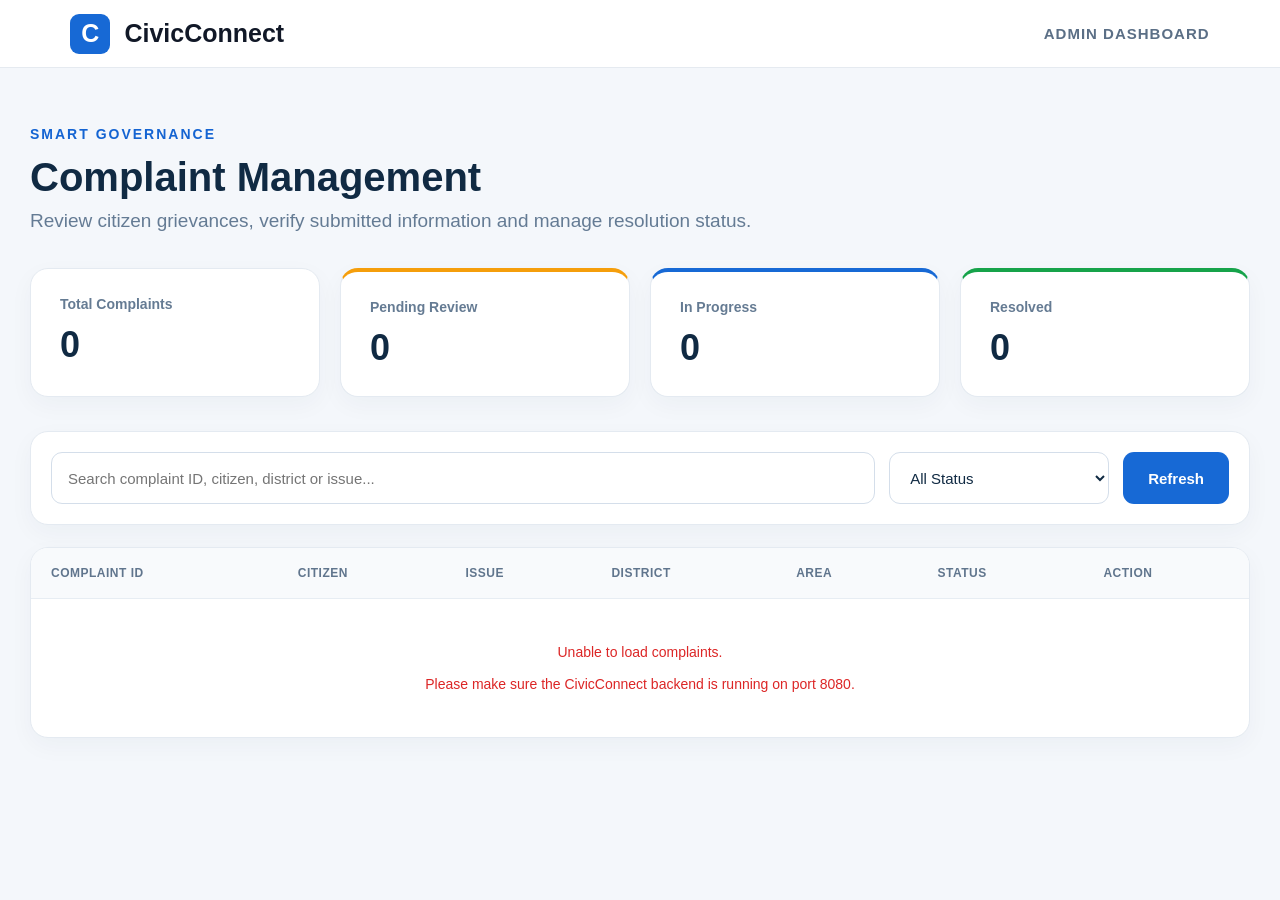
==== commit e7242cea: "Prepare CivicConnect for public deployment" ====
--- a/admin.html
+++ b/admin.html
@@ -483,6 +483,89 @@
             color: #dc2626;
         }
 
+        /* ================= EVIDENCE ================= */
+
+        .evidence-box {
+            background: #f8fafc;
+            border: 1px solid #e7edf3;
+            border-radius: 14px;
+            padding: 18px;
+        }
+
+        .evidence-meta {
+            display: flex;
+            align-items: center;
+            justify-content: space-between;
+            gap: 12px;
+            flex-wrap: wrap;
+            margin-bottom: 14px;
+        }
+
+        .evidence-type {
+            display: inline-flex;
+            align-items: center;
+            gap: 8px;
+            padding: 8px 12px;
+            border-radius: 999px;
+            background: #edf4ff;
+            color: #1769d5;
+            font-size: 12px;
+            font-weight: 800;
+            text-transform: uppercase;
+            letter-spacing: .5px;
+        }
+
+        .evidence-name {
+            color: #60758d;
+            font-size: 13px;
+            word-break: break-all;
+        }
+
+        .evidence-image {
+            display: block;
+            width: 100%;
+            max-height: 420px;
+            object-fit: contain;
+            border: 1px solid #dbe4ee;
+            border-radius: 12px;
+            background: #eef3f8;
+            cursor: zoom-in;
+        }
+
+        .evidence-actions {
+            display: flex;
+            gap: 10px;
+            flex-wrap: wrap;
+            margin-top: 14px;
+        }
+
+        .evidence-btn {
+            display: inline-flex;
+            align-items: center;
+            justify-content: center;
+            min-height: 42px;
+            padding: 0 16px;
+            border: none;
+            border-radius: 9px;
+            background: #1769d5;
+            color: white;
+            font-size: 13px;
+            font-weight: 700;
+            text-decoration: none;
+            cursor: pointer;
+        }
+
+        .evidence-btn.secondary {
+            background: #edf4ff;
+            color: #1769d5;
+        }
+
+        .evidence-empty {
+            color: #71859a;
+            font-size: 14px;
+            line-height: 1.6;
+        }
+
         /* ================= RESPONSIVE ================= */
 
         @media (max-width: 900px) {
@@ -791,7 +874,10 @@
         ===================================================== */
 
         const API_URL =
-            "https://civicconnect-prototype-production.up.railway.app/api/complaints";
+            (location.hostname === "localhost" ||
+             location.hostname === "127.0.0.1")
+                ? "http://localhost:8080/api/complaints"
+                : "https://civicconnect-prototype-production.up.railway.app/api/complaints";
 
 
         let complaints = [];
@@ -820,7 +906,13 @@
             try {
 
                 const response =
-                    await fetch(API_URL);
+                    await fetch(API_URL + "?t=" + Date.now(), {
+                        method: "GET",
+                        cache: "no-store",
+                        headers: {
+                            "Accept": "application/json"
+                        }
+                    });
 
                 if (!response.ok) {
                     throw new Error(
@@ -828,23 +920,46 @@
                     );
                 }
 
-                complaints =
+                const data =
                     await response.json();
 
+                if (!Array.isArray(data)) {
+                    throw new Error(
+                        "Invalid complaint data received from server."
+                    );
+                }
+
+                complaints = data;
+
+                console.log(
+                    "CivicConnect admin: loaded",
+                    complaints.length,
+                    "complaints"
+                );
+
+                console.log(
+                    "Complaint IDs:",
+                    complaints.map(function (complaint) {
+                        return complaint.complaintId;
+                    })
+                );
+
                 updateStats();
-
                 renderComplaints();
 
             } catch (error) {
 
-                console.error(error);
+                console.error(
+                    "CivicConnect admin load error:",
+                    error
+                );
 
                 table.innerHTML = `
                     <tr>
                         <td colspan="7"
                             style="text-align:center;padding:45px;color:#dc2626;">
-                            Unable to load complaints.
-                            Please try Refresh again.
+                            Unable to load complaints.<br><br>
+                            Please make sure the CivicConnect backend is running on port 8080.
                         </td>
                     </tr>
                 `;
@@ -852,7 +967,6 @@
             }
 
         }
-
 
         /* =====================================================
            STATISTICS
@@ -1418,6 +1532,19 @@
                 </section>
 
 
+                <!-- EVIDENCE / ATTACHMENTS -->
+
+                <section class="detail-section">
+                    <div class="section-title">
+                        Evidence / Attachments
+                    </div>
+
+                    <div class="evidence-box">
+                        ${renderEvidence(complaint)}
+                    </div>
+                </section>
+
+
                 <!-- SUBMISSION -->
 
                 <section class="detail-section">
@@ -1748,6 +1875,128 @@
            HELPERS
         ===================================================== */
 
+        /* =====================================================
+           EVIDENCE HELPERS
+        ===================================================== */
+
+        function getEvidenceUrl(fileName) {
+            if (!fileName) {
+                return "";
+            }
+
+            const cleanFileName = String(fileName)
+                .replace(/\\/g, "/")
+                .split("/")
+                .pop();
+
+            if (!cleanFileName) {
+                return "";
+            }
+
+            const apiBase = API_URL.replace(
+                /\/api\/complaints\/?$/i,
+                ""
+            );
+
+            return apiBase + "/uploads/" +
+                encodeURIComponent(cleanFileName);
+        }
+
+        function renderEvidence(complaint) {
+            const evidenceType = String(
+                complaint.evidenceType || ""
+            ).trim().toUpperCase();
+
+            const evidenceFile = String(
+                complaint.evidenceFile || ""
+            ).trim();
+
+            if (!evidenceFile) {
+                return `
+                    <div class="evidence-empty">
+                        No evidence or attachment was submitted with this complaint.
+                    </div>
+                `;
+            }
+
+            const evidenceUrl = getEvidenceUrl(evidenceFile);
+            const safeName = escapeHtml(
+                evidenceFile.split(/[/\\]/).pop()
+            );
+
+            if (evidenceType === "IMAGE") {
+                return `
+                    <div class="evidence-meta">
+                        <span class="evidence-type">🖼️ Image Evidence</span>
+                        <span class="evidence-name">${safeName}</span>
+                    </div>
+
+                    <a href="${evidenceUrl}" target="_blank" rel="noopener noreferrer" title="Open image in a new tab">
+                        <img
+                            class="evidence-image"
+                            src="${evidenceUrl}"
+                            alt="Complaint evidence"
+                            onerror="this.style.display='none'; this.nextElementSibling.style.display='block';"
+                        >
+                    </a>
+
+                    <div class="evidence-empty" style="display:none;margin-top:12px;">
+                        The uploaded image could not be loaded.
+                    </div>
+
+                    <div class="evidence-actions">
+                        <a
+                            class="evidence-btn"
+                            href="${evidenceUrl}"
+                            target="_blank"
+                            rel="noopener noreferrer"
+                        >
+                            Open Full Image
+                        </a>
+                    </div>
+                `;
+            }
+
+            if (evidenceType === "PDF" || /\.pdf$/i.test(evidenceFile)) {
+                return `
+                    <div class="evidence-meta">
+                        <span class="evidence-type">📄 PDF Evidence</span>
+                        <span class="evidence-name">${safeName}</span>
+                    </div>
+
+                    <div class="evidence-actions" style="margin-top:0;">
+                        <a
+                            class="evidence-btn"
+                            href="${evidenceUrl}"
+                            target="_blank"
+                            rel="noopener noreferrer"
+                        >
+                            Open PDF
+                        </a>
+                    </div>
+                `;
+            }
+
+            return `
+                <div class="evidence-meta">
+                    <span class="evidence-type">📎 Attachment</span>
+                    <span class="evidence-name">${safeName}</span>
+                </div>
+
+                <div class="evidence-actions" style="margin-top:0;">
+                    <a
+                        class="evidence-btn"
+                        href="${evidenceUrl}"
+                        target="_blank"
+                        rel="noopener noreferrer"
+                    >
+                        Open Attachment
+                    </a>
+                </div>
+            `;
+        }
+
+
         function displayValue(value) {
 
             if (
@@ -1786,23 +2035,23 @@
                 return "Not available";
             }
 
-
-            const date =
-                new Date(value);
-
-
-            if (
-                Number.isNaN(
-                    date.getTime()
-                )
-            ) {
-
-                return escapeHtml(
-                    String(value)
-                );
-
-            }
-
+            const raw = String(value).trim();
+
+            /*
+             * The backend/database already provides the complaint's
+             * submission date/time. Do not add or subtract 5 hours 30 minutes
+             * here, because doing so can shift the actual stored time.
+             *
+             * For a timezone-less database value, interpret it as the
+             * browser's local time (the normal behaviour on an India-based
+             * machine) and display it without changing the time.
+             */
+            const normalized = raw.replace(" ", "T");
+            const date = new Date(normalized);
+
+            if (Number.isNaN(date.getTime())) {
+                return escapeHtml(raw);
+            }
 
             return date.toLocaleString(
                 "en-IN",
@@ -1811,12 +2060,12 @@
                     month: "short",
                     year: "numeric",
                     hour: "2-digit",
-                    minute: "2-digit"
+                    minute: "2-digit",
+                    hour12: true
                 }
             );
 
         }
-
 
         /* =====================================================
            SEARCH + FILTER
